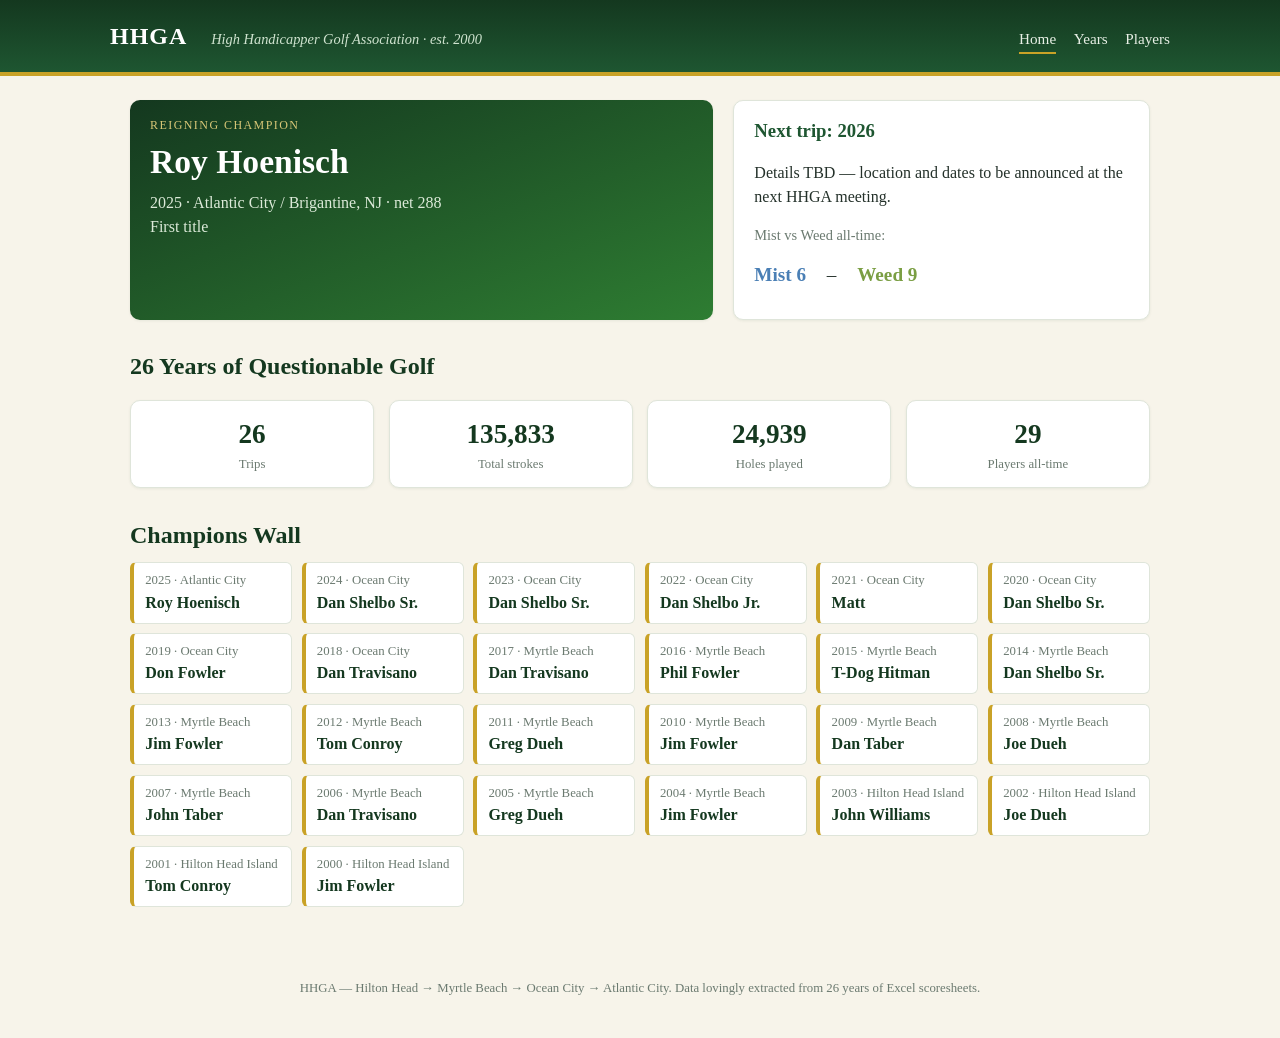
==== index.html @ b9d504d2 "HHGA website: 26 years of trip data (2000-2025), 3-page static site - data/hhga.json + per-year file" ====
<!DOCTYPE html>
<html lang="en">
<head>
<meta charset="utf-8">
<meta name="viewport" content="width=device-width, initial-scale=1">
<title>HHGA — High Handicapper Golf Association</title>
<link rel="stylesheet" href="style.css">
</head>
<body data-page="home">

<header class="site">
  <div class="wrap">
    <h1><a href="index.html">HHGA</a></h1>
    <span class="tagline">High Handicapper Golf Association &middot; est. 2000</span>
    <nav class="site">
      <a href="index.html" class="here">Home</a>
      <a href="years.html">Years</a>
      <a href="players.html">Players</a>
    </nav>
  </div>
</header>

<main>
  <div class="hero">
    <div class="card champ">
      <div class="label">Reigning Champion</div>
      <div class="name" id="champ-name">…</div>
      <div class="detail" id="champ-detail"></div>
      <div class="detail" id="champ-titles"></div>
    </div>
    <div class="card">
      <h3 style="margin-top:0">Next trip: 2026</h3>
      <p>Details TBD — location and dates to be announced at the next
         HHGA meeting.</p>
      <p class="muted">Mist vs Weed all-time:</p>
      <div class="mw-final" id="mw-tally"></div>
    </div>
  </div>

  <h2>26 Years of Questionable Golf</h2>
  <div class="statgrid">
    <div class="card stat"><div class="big" id="stat-years">…</div><div class="small">Trips</div></div>
    <div class="card stat"><div class="big" id="stat-strokes">…</div><div class="small">Total strokes</div></div>
    <div class="card stat"><div class="big" id="stat-holes">…</div><div class="small">Holes played</div></div>
    <div class="card stat"><div class="big" id="stat-players">…</div><div class="small">Players all-time</div></div>
  </div>

  <h2>Champions Wall</h2>
  <div class="wall" id="wall"></div>
</main>

<footer class="site">
  HHGA — Hilton Head &rarr; Myrtle Beach &rarr; Ocean City &rarr; Atlantic City.
  Data lovingly extracted from 26 years of Excel scoresheets.
</footer>

<script src="app.js"></script>
</body>
</html>
---- style.css ----
/* HHGA — shared styles */
:root {
  --green: #1e5631;
  --green-dark: #14381f;
  --green-light: #2e7d32;
  --cream: #f7f4ea;
  --card: #ffffff;
  --gold: #c9a227;
  --ink: #24312a;
  --muted: #6b7a70;
  --line: #dfe5da;
  --mist: #4a7fb5;
  --weed: #7a9e43;
}

* { box-sizing: border-box; }

body {
  margin: 0;
  font-family: Georgia, "Times New Roman", serif;
  background: var(--cream);
  color: var(--ink);
  line-height: 1.5;
}

header.site {
  background: linear-gradient(180deg, var(--green-dark), var(--green));
  color: #fff;
  padding: 1.1rem 1.5rem;
  border-bottom: 4px solid var(--gold);
}
header.site .wrap {
  max-width: 1060px;
  margin: 0 auto;
  display: flex;
  align-items: baseline;
  gap: 1.5rem;
  flex-wrap: wrap;
}
header.site h1 {
  margin: 0;
  font-size: 1.5rem;
  letter-spacing: 0.04em;
}
header.site h1 a { color: #fff; text-decoration: none; }
header.site .tagline {
  color: #cfe3cf;
  font-style: italic;
  font-size: 0.9rem;
}
nav.site { margin-left: auto; display: flex; gap: 1.1rem; }
nav.site a {
  color: #e8f0e6;
  text-decoration: none;
  font-size: 0.95rem;
  padding-bottom: 2px;
  border-bottom: 2px solid transparent;
}
nav.site a:hover, nav.site a.here { border-bottom-color: var(--gold); }

main {
  max-width: 1060px;
  margin: 1.5rem auto 3rem;
  padding: 0 1.25rem;
}

h2 { color: var(--green-dark); margin: 1.8rem 0 0.6rem; }
h3 { color: var(--green); margin: 1.3rem 0 0.4rem; }
.muted { color: var(--muted); font-size: 0.9rem; }

.card {
  background: var(--card);
  border: 1px solid var(--line);
  border-radius: 10px;
  padding: 1rem 1.25rem;
  box-shadow: 0 1px 3px rgba(20, 56, 31, 0.07);
}

/* hero (home) */
.hero {
  display: grid;
  grid-template-columns: 1.4fr 1fr;
  gap: 1.25rem;
  margin-top: 0.5rem;
}
@media (max-width: 760px) { .hero { grid-template-columns: 1fr; } }
.hero .champ {
  background: linear-gradient(160deg, var(--green-dark), var(--green-light));
  color: #fff;
  border: none;
}
.hero .champ .label {
  text-transform: uppercase;
  letter-spacing: 0.12em;
  font-size: 0.75rem;
  color: #d8c777;
}
.hero .champ .name { font-size: 2.1rem; font-weight: bold; margin: 0.2rem 0; }
.hero .champ .detail { color: #dcead9; }

.statgrid {
  display: grid;
  grid-template-columns: repeat(auto-fit, minmax(150px, 1fr));
  gap: 0.9rem;
  margin: 1rem 0;
}
.stat { text-align: center; padding: 0.8rem 0.4rem; }
.stat .big { font-size: 1.7rem; color: var(--green-dark); font-weight: bold; }
.stat .small { font-size: 0.8rem; color: var(--muted); }

/* champions wall */
.wall {
  display: grid;
  grid-template-columns: repeat(auto-fill, minmax(150px, 1fr));
  gap: 0.6rem;
}
.wall a {
  display: block;
  background: var(--card);
  border: 1px solid var(--line);
  border-left: 4px solid var(--gold);
  border-radius: 6px;
  padding: 0.5rem 0.7rem;
  text-decoration: none;
  color: var(--ink);
}
.wall a:hover { background: #eef3ea; }
.wall .yr { font-size: 0.8rem; color: var(--muted); }
.wall .who { font-weight: bold; color: var(--green-dark); }

/* tables */
table.data {
  width: 100%;
  border-collapse: collapse;
  background: var(--card);
  border: 1px solid var(--line);
  border-radius: 8px;
  overflow: hidden;
  font-size: 0.95rem;
}
table.data th {
  background: var(--green);
  color: #fff;
  text-align: left;
  padding: 0.45rem 0.6rem;
  font-weight: normal;
}
table.data td { padding: 0.4rem 0.6rem; border-top: 1px solid var(--line); }
table.data tr:nth-child(even) td { background: #f4f7f1; }
table.data tr.first td { background: #f4ecd3; font-weight: bold; }
table.data a { color: var(--green-dark); }

/* scorecards */
.scorewrap { overflow-x: auto; margin-bottom: 1.2rem; }
table.scorecard { font-size: 0.8rem; white-space: nowrap; }
table.scorecard td, table.scorecard th { padding: 0.25rem 0.4rem; text-align: center; }
table.scorecard td:first-child, table.scorecard th:first-child { text-align: left; }
table.scorecard tr.par td { background: #e5eede; font-weight: bold; }
td.under { color: #b00020; font-weight: bold; }   /* birdie or better: red like circles */
td.eagle { color: #b00020; font-weight: bold; text-decoration: underline; }

/* year controls */
.yearbar {
  display: flex;
  align-items: center;
  gap: 0.9rem;
  flex-wrap: wrap;
  margin-bottom: 0.7rem;
}
.yearbar select {
  font: inherit;
  padding: 0.35rem 0.6rem;
  border: 1px solid var(--line);
  border-radius: 6px;
  background: #fff;
}
.chips { display: flex; gap: 0.4rem; flex-wrap: wrap; }
.chip {
  background: #e5eede;
  border-radius: 999px;
  padding: 0.15rem 0.7rem;
  font-size: 0.8rem;
  color: var(--green-dark);
}

/* mist-weed */
.mw-final {
  display: flex;
  align-items: center;
  gap: 1rem;
  font-size: 1.2rem;
  margin: 0.4rem 0 0.8rem;
}
.mw-team { font-weight: bold; }
.mw-team.mist { color: var(--mist); }
.mw-team.weed { color: var(--weed); }
.mw-score { font-size: 1.6rem; font-weight: bold; }
.badge {
  background: var(--gold);
  color: #fff;
  border-radius: 4px;
  font-size: 0.7rem;
  padding: 0.1rem 0.45rem;
  text-transform: uppercase;
  letter-spacing: 0.08em;
}

/* players */
.roster {
  display: grid;
  grid-template-columns: repeat(auto-fill, minmax(170px, 1fr));
  gap: 0.6rem;
}
.roster a {
  background: var(--card);
  border: 1px solid var(--line);
  border-radius: 8px;
  padding: 0.6rem 0.8rem;
  text-decoration: none;
  color: var(--ink);
}
.roster a:hover { border-color: var(--green); }
.roster .who { font-weight: bold; color: var(--green-dark); }
.roster .sub { font-size: 0.78rem; color: var(--muted); }
.roster a.sel { border-color: var(--gold); background: #fdf9ec; }

.profile-grid {
  display: grid;
  grid-template-columns: 1.1fr 1fr;
  gap: 1.25rem;
  align-items: start;
}
@media (max-width: 820px) { .profile-grid { grid-template-columns: 1fr; } }

footer.site {
  text-align: center;
  color: var(--muted);
  font-size: 0.8rem;
  padding: 1.5rem 0 2.5rem;
}
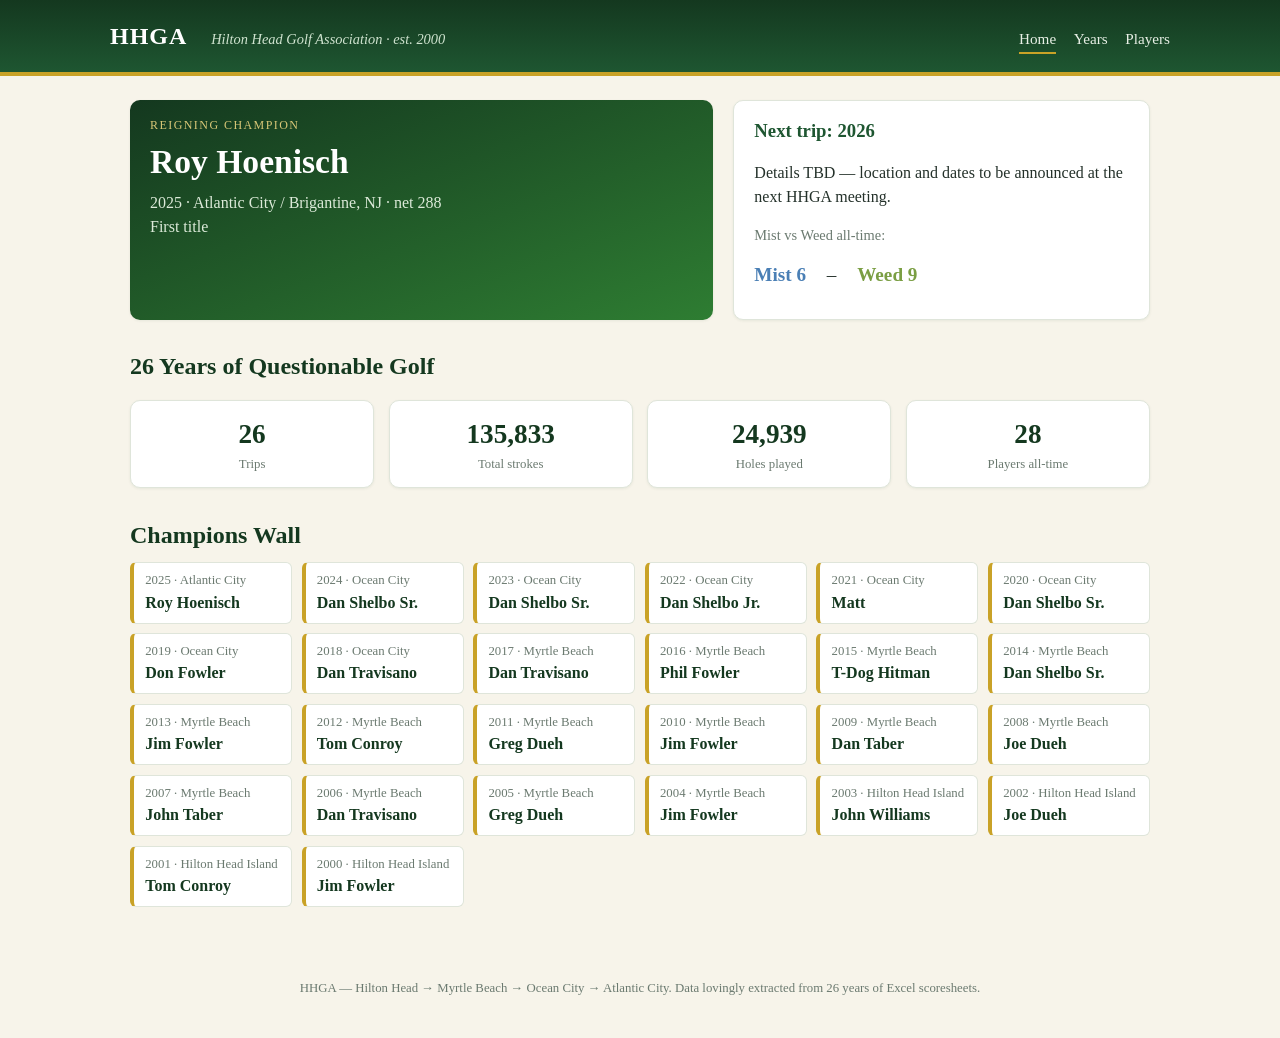
==== commit 81d80247: "update index.html" ====
--- a/index.html
+++ b/index.html
@@ -3,7 +3,7 @@
 <head>
 <meta charset="utf-8">
 <meta name="viewport" content="width=device-width, initial-scale=1">
-<title>HHGA — High Handicapper Golf Association</title>
+<title>HHGA — Hilton Head Golf Association</title>
 <link rel="stylesheet" href="style.css">
 </head>
 <body data-page="home">
@@ -11,7 +11,7 @@
 <header class="site">
   <div class="wrap">
     <h1><a href="index.html">HHGA</a></h1>
-    <span class="tagline">High Handicapper Golf Association &middot; est. 2000</span>
+    <span class="tagline">Hilton Head Golf Association &middot; est. 2000</span>
     <nav class="site">
       <a href="index.html" class="here">Home</a>
       <a href="years.html">Years</a>
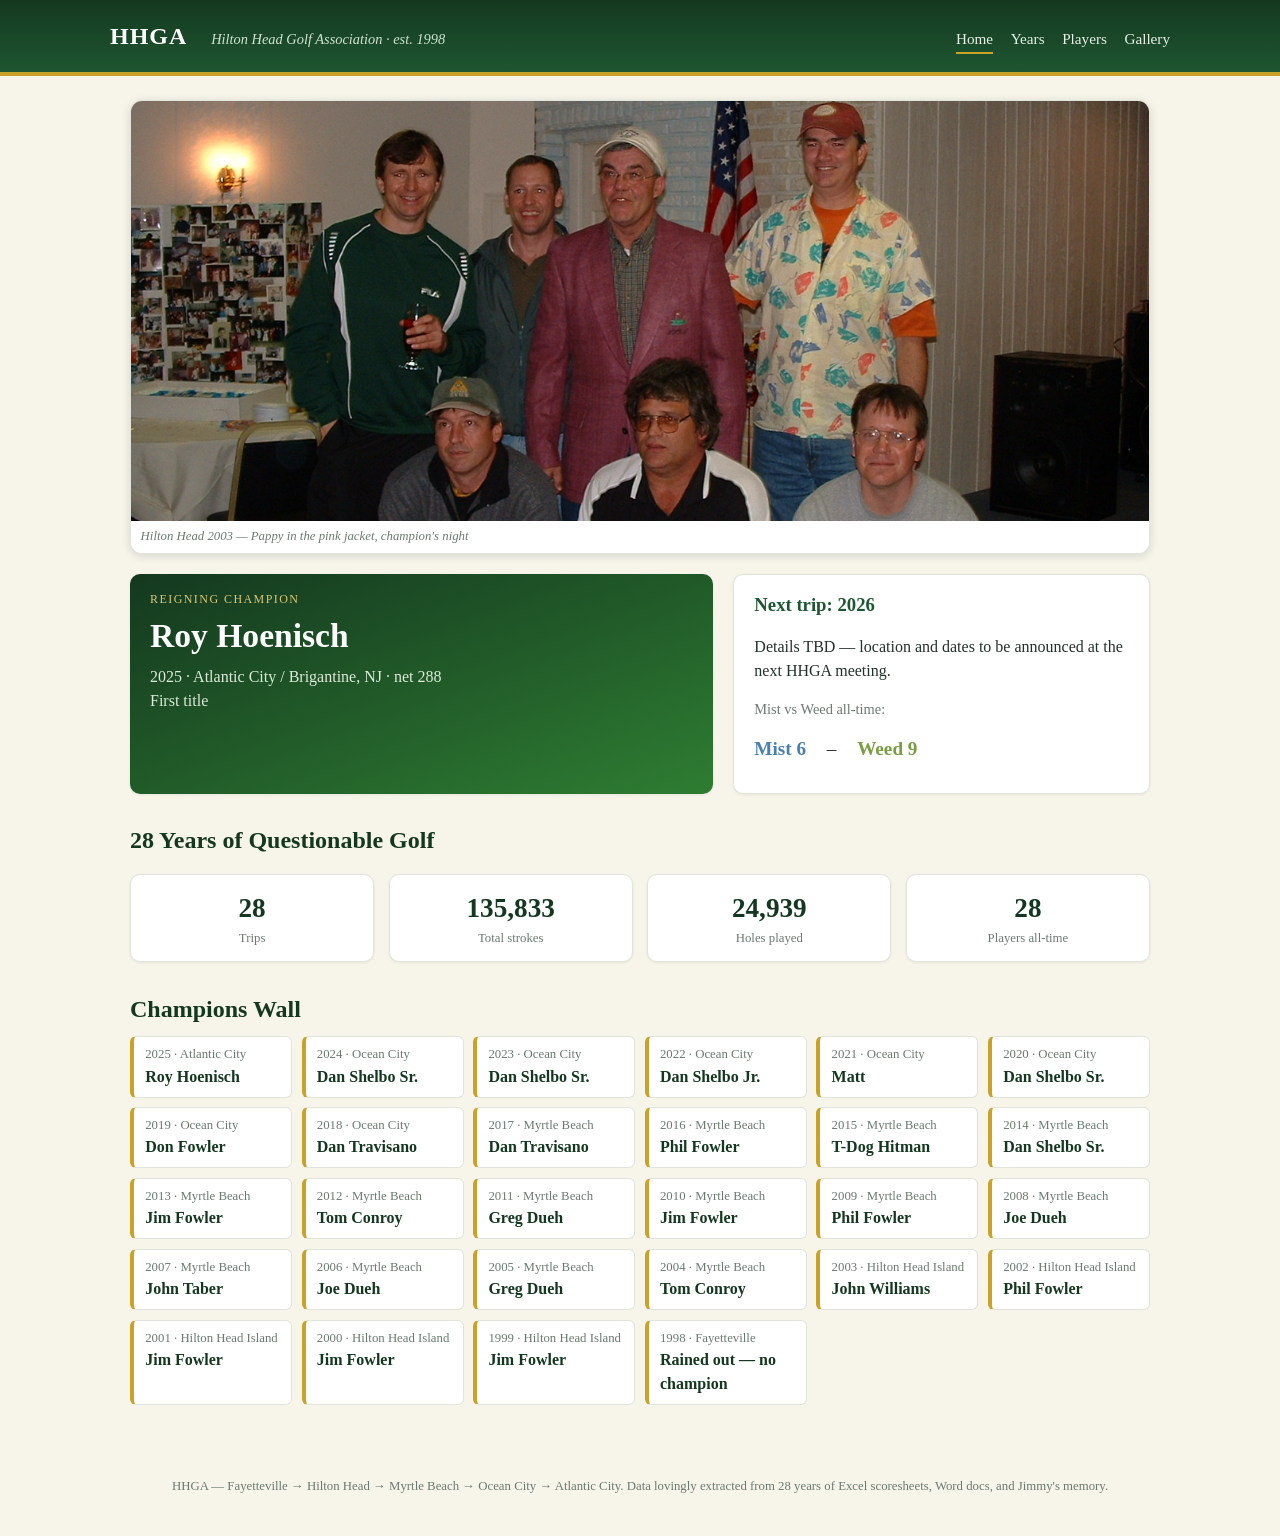
==== commit 47d0f8cb: "Jimmy's archive: true 1999-2009 format, 5 champion corrections, 1998-99, photos - Champions per Jimm" ====
--- a/index.html
+++ b/index.html
@@ -11,16 +11,19 @@
 <header class="site">
   <div class="wrap">
     <h1><a href="index.html">HHGA</a></h1>
-    <span class="tagline">Hilton Head Golf Association &middot; est. 2000</span>
+    <span class="tagline">Hilton Head Golf Association &middot; est. 1998</span>
     <nav class="site">
       <a href="index.html" class="here">Home</a>
       <a href="years.html">Years</a>
       <a href="players.html">Players</a>
+      <a href="gallery.html">Gallery</a>
     </nav>
   </div>
 </header>
 
 <main>
+  <div id="hero-photo"></div>
+
   <div class="hero">
     <div class="card champ">
       <div class="label">Reigning Champion</div>
@@ -37,7 +40,7 @@
     </div>
   </div>
 
-  <h2>26 Years of Questionable Golf</h2>
+  <h2>28 Years of Questionable Golf</h2>
   <div class="statgrid">
     <div class="card stat"><div class="big" id="stat-years">…</div><div class="small">Trips</div></div>
     <div class="card stat"><div class="big" id="stat-strokes">…</div><div class="small">Total strokes</div></div>
@@ -50,8 +53,8 @@
 </main>
 
 <footer class="site">
-  HHGA — Hilton Head &rarr; Myrtle Beach &rarr; Ocean City &rarr; Atlantic City.
-  Data lovingly extracted from 26 years of Excel scoresheets.
+  HHGA — Fayetteville &rarr; Hilton Head &rarr; Myrtle Beach &rarr; Ocean City &rarr; Atlantic City.
+  Data lovingly extracted from 28 years of Excel scoresheets, Word docs, and Jimmy's memory.
 </footer>
 
 <script src="app.js"></script>
--- a/style.css
+++ b/style.css
@@ -232,6 +232,45 @@
 }
 @media (max-width: 820px) { .profile-grid { grid-template-columns: 1fr; } }
 
+/* photos */
+#hero-photo .photo.big {
+  margin: 0 0 1.25rem;
+  border-radius: 12px;
+  overflow: hidden;
+  border: 1px solid var(--line);
+  box-shadow: 0 2px 8px rgba(20, 56, 31, 0.15);
+}
+#hero-photo .photo.big img {
+  width: 100%;
+  max-height: 420px;
+  object-fit: cover;
+  display: block;
+}
+.photo { margin: 0; background: var(--card); border: 1px solid var(--line);
+  border-radius: 8px; overflow: hidden; }
+.photo img { width: 100%; display: block; }
+.photo figcaption {
+  padding: 0.4rem 0.6rem;
+  font-size: 0.8rem;
+  color: var(--muted);
+  font-style: italic;
+}
+#hero-photo .photo.big figcaption { background: var(--card); }
+.photogrid {
+  display: grid;
+  grid-template-columns: repeat(auto-fill, minmax(220px, 1fr));
+  gap: 0.8rem;
+  margin: 0.6rem 0 1.4rem;
+}
+
+/* year story */
+.card.story {
+  border-left: 4px solid var(--gold);
+  margin: 0.9rem 0;
+}
+.card.story p { margin: 0.5rem 0 0.2rem; }
+.chip.warm { background: #f4ecd3; color: #7a6420; }
+
 footer.site {
   text-align: center;
   color: var(--muted);
